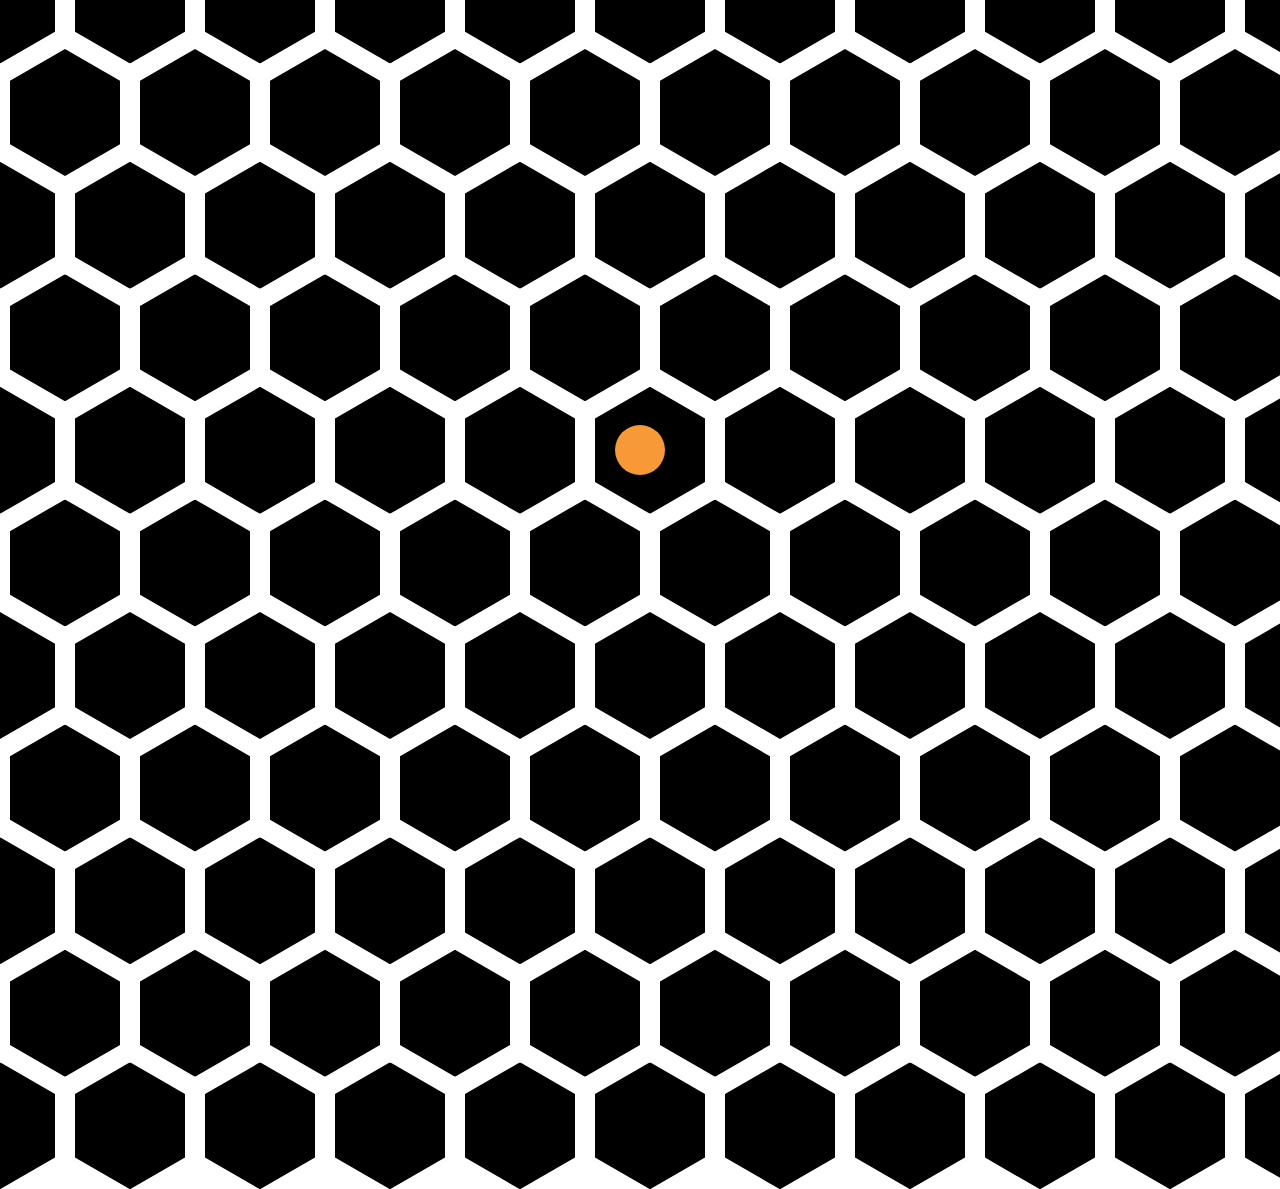
==== psuedohaptics/index.html @ 4145a9d9 "Initial portfolio commit" ====
<!doctype html>
<html lang="en">

<head>
  <meta charset="utf-8">
  <meta name="viewport" content="width=device-width, user-scalable=no">
  <title>Triangle bumps</title>
</head>

<body>
  <!-- Optional. If ixfx is found through this map, script.js uses its loop; if not (for example
       after moving the folder) it falls back to requestAnimationFrame and still works.
       Point it at your ixfx folder if you want ixfx used. -->

  <script type="importmap">{ "imports": { "@ixfx":"./ixfx/core.js", "@ixfx/": "./ixfx/" } }</script>

  <style>
    *,
    *:before,
    *:after {
      box-sizing: border-box;
    }

    html,
    body {
      margin: 0;
      height: 100%;
      overflow: hidden;
      background: white;
      touch-action: none;
      overscroll-behavior: none;
      user-select: none;
    }

    #grid {
      position: absolute;
      inset: 0;
      pointer-events: none;
    }

    /* One bump. Size and position are set from script.js.
       The look is chosen by data-look on #grid (press H to cycle) */
    .bump {
      position: absolute;
      left: 0;
      top: 0;
    }

    #grid[data-look="hexagons"] .bump {
      background: var(--hex-colour, #000);
      clip-path: polygon(50% 0%, 100% 25%, 100% 75%, 50% 100%, 0% 75%, 0% 25%);
    }

    #grid[data-look="circles"] .bump {
      background: var(--bump-gradient);
    }

    #grid[data-look="hidden"] {
      visibility: hidden;
    }

    /* The rope is stretched and rotated between the ball and the cursor */
    #rope {
      position: absolute;
      left: 0;
      top: 0;
      height: 2px;
      margin-top: -1px;
      background: #f69936;
      transform-origin: 0 50%;
      pointer-events: none;
      display: none;
    }

    #ball {
      position: absolute;
      left: 0;
      top: 0;
      border-radius: 50%;
      background: #f69936;
      cursor: grab;
    }

    #ball.dragging {
      cursor: grabbing;
    }
  </style>

  <div id="grid"></div>
  <div id="rope"></div>
  <div id="ball"></div>

  <script type="module" src="script.js"></script>
</body>

</html>
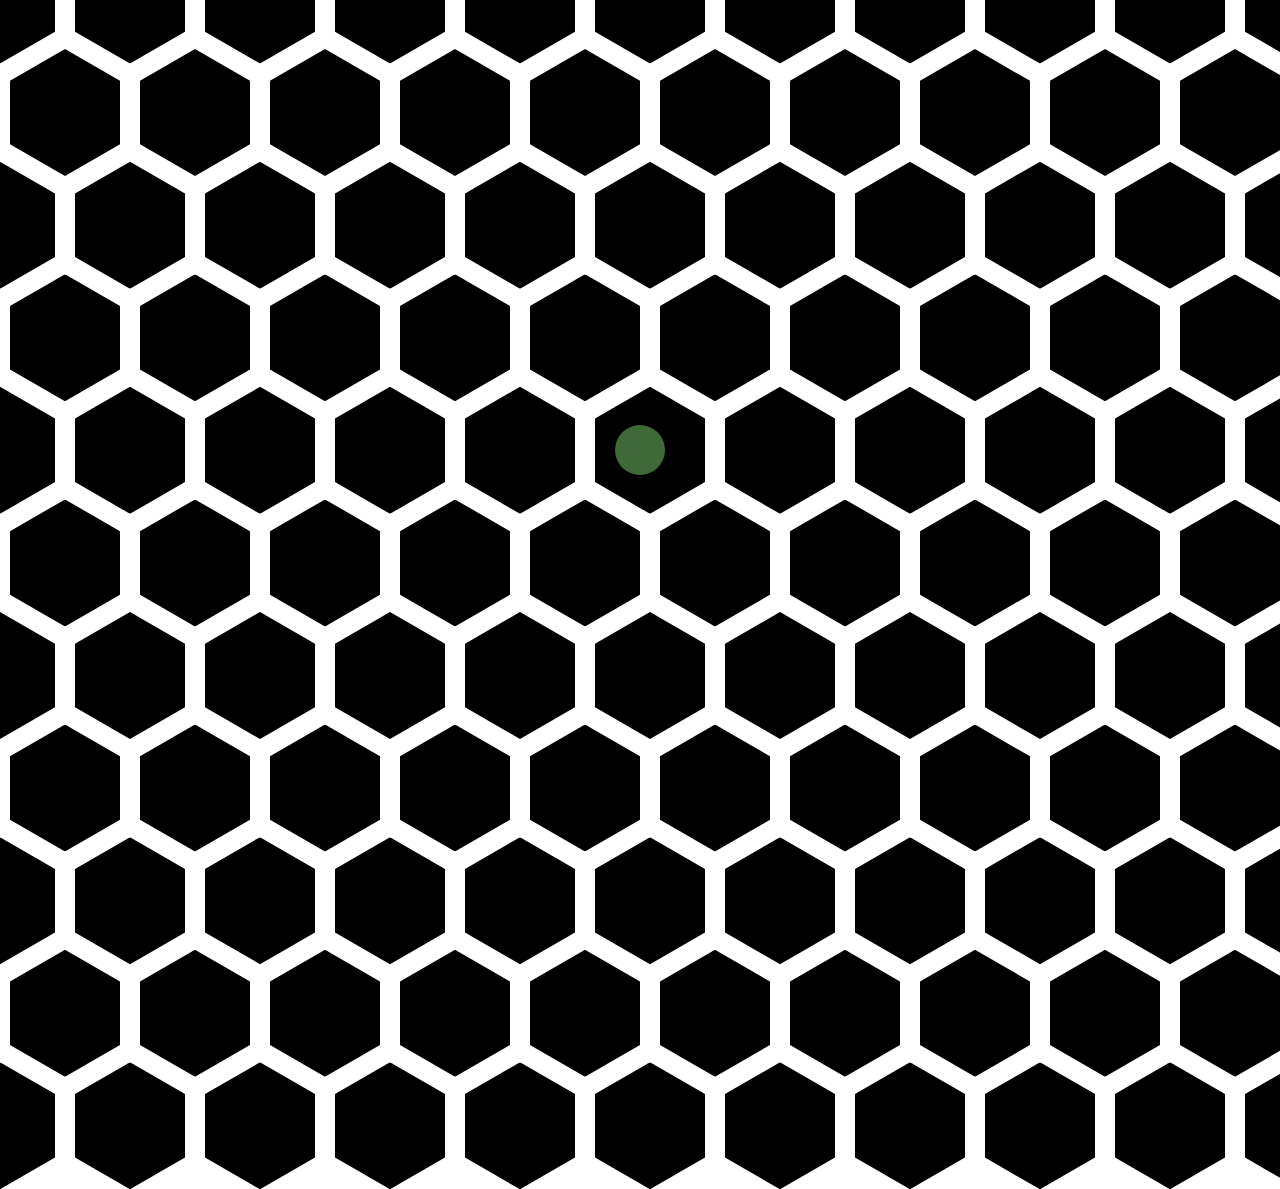
==== commit 07465dcf: "Fix projects image alignment and add new images for Cylinderfiles and paper prototype cover." ====
--- a/psuedohaptics/index.html
+++ b/psuedohaptics/index.html
@@ -77,7 +77,7 @@
       left: 0;
       top: 0;
       border-radius: 50%;
-      background: #f69936;
+      background: #3f6a38;
       cursor: grab;
     }
 
